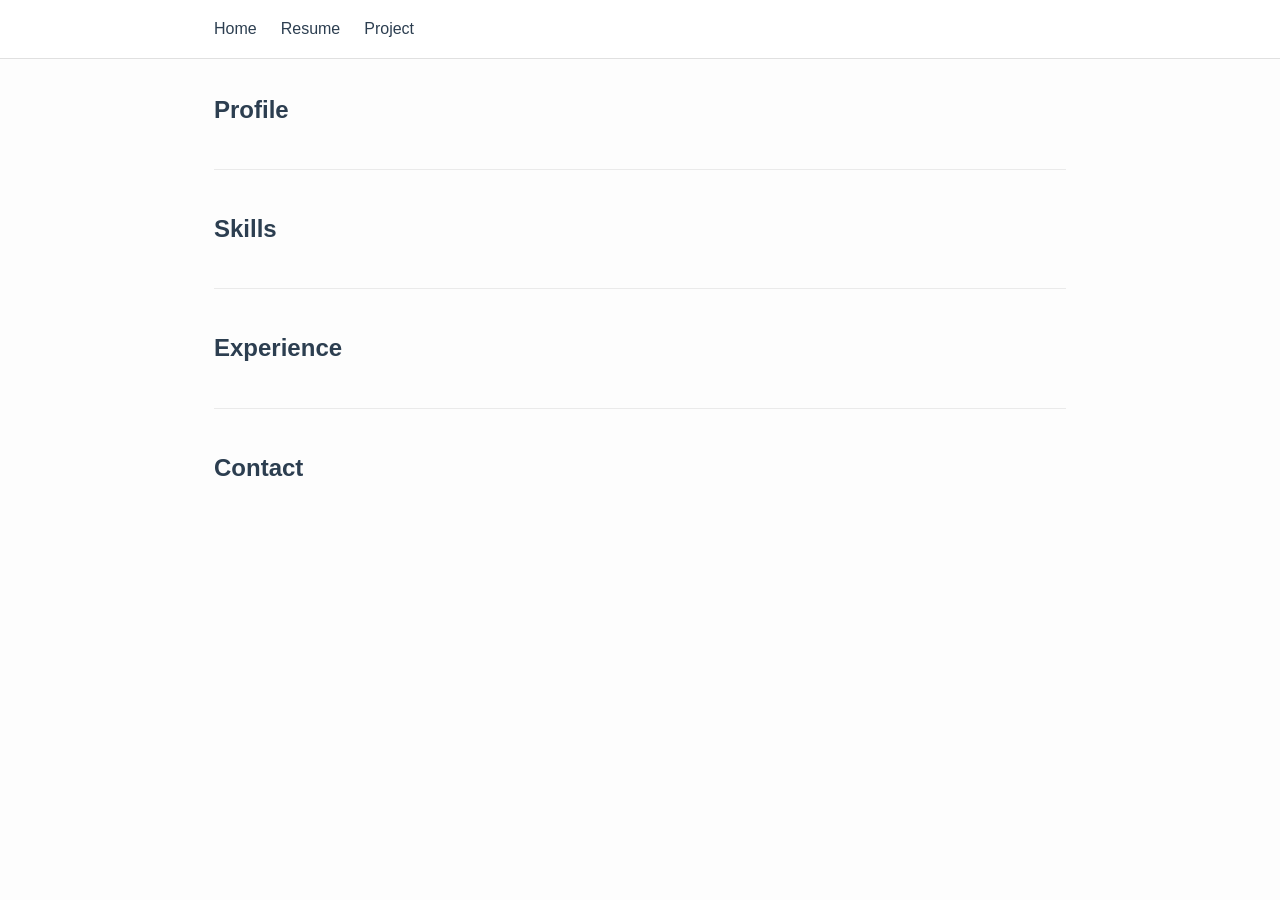
==== index.html @ bea79a83 "Create portfolio website skeleton" ====
<!DOCTYPE html>
<html lang="en">
<head>
  <meta charset="UTF-8">
  <meta name="viewport" content="width=device-width, initial-scale=1.0">
  <title>Portfolio - Home</title>
  <link rel="stylesheet" href="styles.css">
</head>
<body>
  <header>
    <nav>
      <ul>
        <li><a href="index.html">Home</a></li>
        <li><a href="resume.html">Resume</a></li>
        <li><a href="project.html">Project</a></li>
      </ul>
    </nav>
  </header>

  <main>
    <section id="profile">
      <h2>Profile</h2>
    </section>

    <section id="skills">
      <h2>Skills</h2>
    </section>

    <section id="experience">
      <h2>Experience</h2>
    </section>

    <section id="contact">
      <h2>Contact</h2>
    </section>
  </main>
</body>
</html>
---- styles.css ----
/* Base Styles */
* {
  box-sizing: border-box;
  margin: 0;
  padding: 0;
}

body {
  font-family: -apple-system, BlinkMacSystemFont, "Segoe UI", Roboto, Helvetica, Arial, sans-serif;
  line-height: 1.6;
  color: #333333;
  background-color: #fdfdfd;
}

/* Header & Navigation */
header {
  background-color: #ffffff;
  border-bottom: 1px solid #e0e0e0;
}

nav {
  max-width: 900px;
  margin: 0 auto;
  padding: 1rem 1.5rem;
}

nav ul {
  display: flex;
  list-style: none;
  gap: 1.5rem;
}

nav a {
  text-decoration: none;
  color: #2c3e50;
  font-weight: 500;
  transition: color 0.2s ease;
}

nav a:hover,
nav a:focus {
  color: #0066cc;
}

/* Main Content */
main {
  max-width: 900px;
  margin: 2rem auto;
  padding: 0 1.5rem;
}

h1 {
  font-size: 2rem;
  margin-bottom: 1.5rem;
  color: #2c3e50;
}

h2 {
  font-size: 1.5rem;
  margin-bottom: 1rem;
  color: #2c3e50;
}

/* Sections */
section {
  margin-bottom: 2.5rem;
  padding-bottom: 1.5rem;
  border-bottom: 1px solid #eaeaea;
}

section:last-of-type {
  border-bottom: none;
}
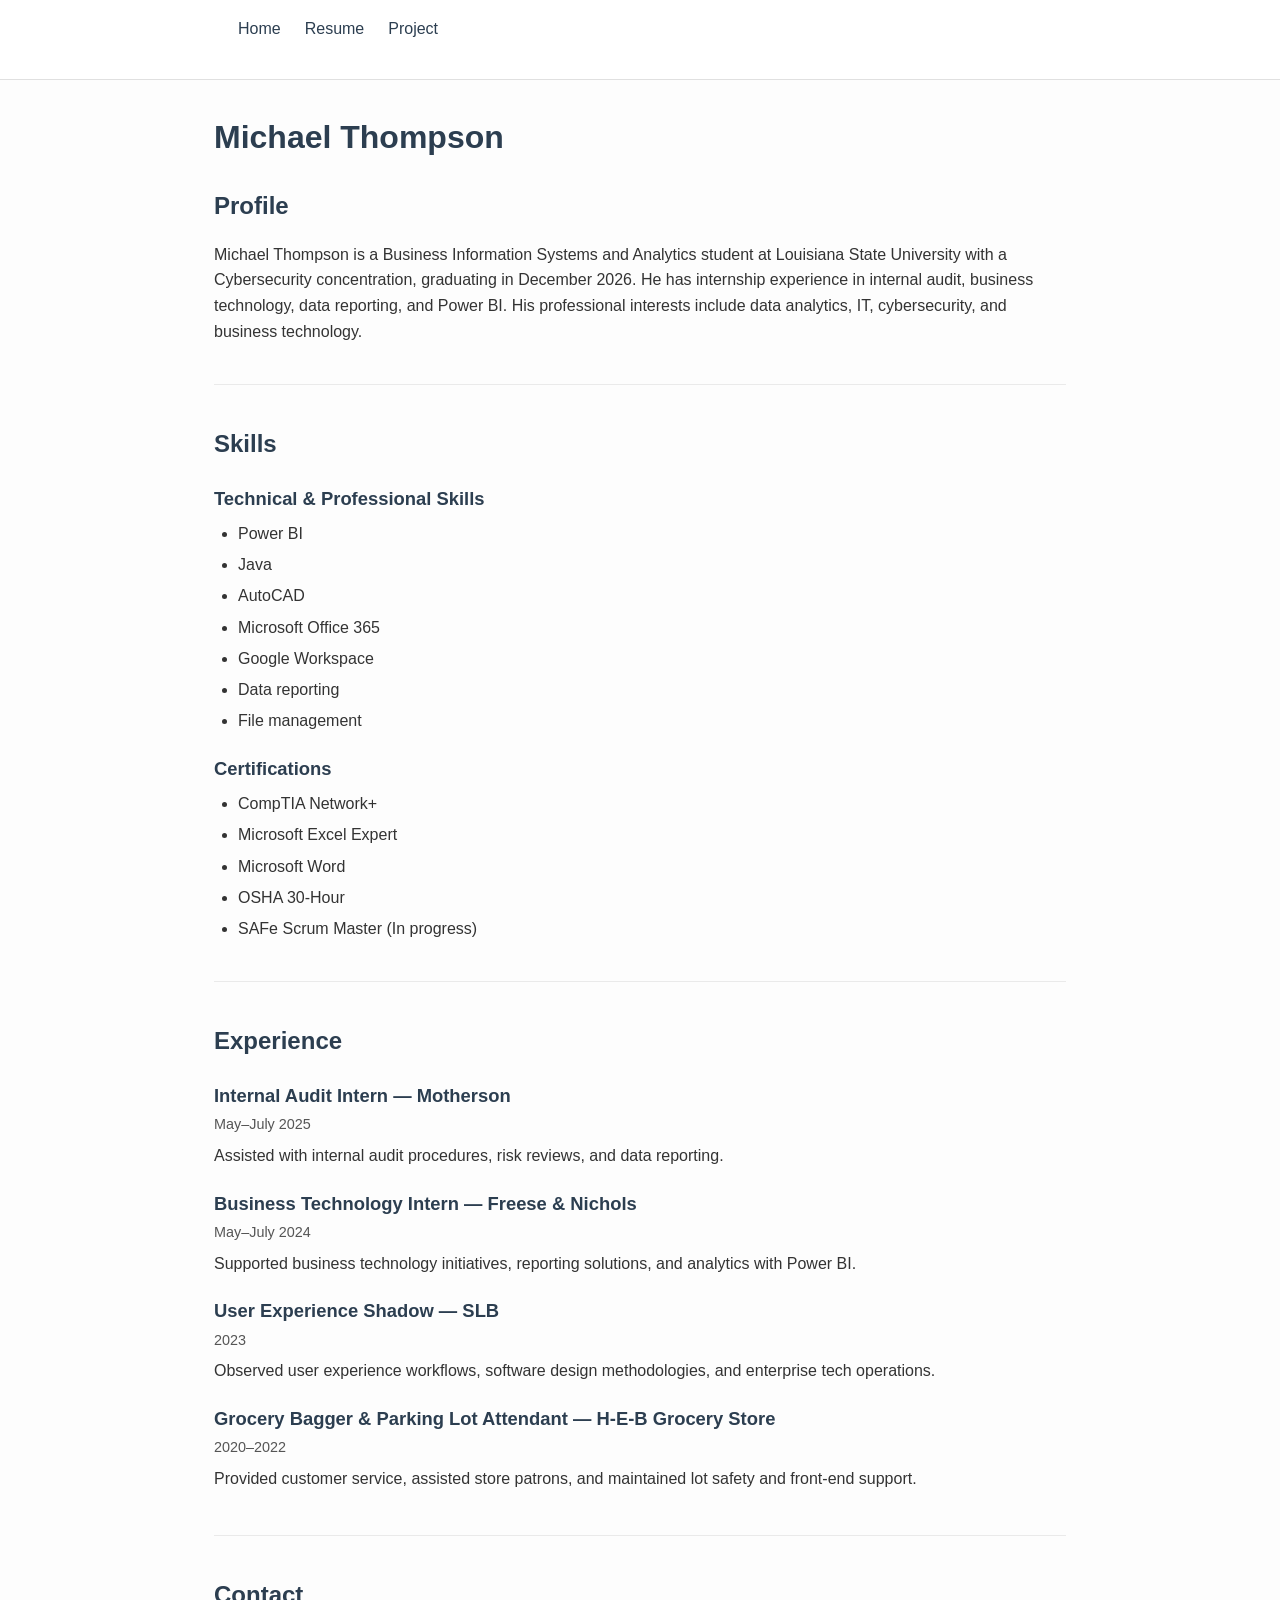
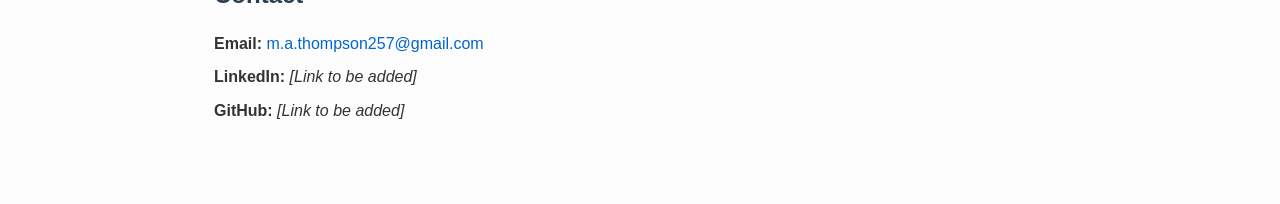
==== commit 2871180f: "Add professional content to home page" ====
--- a/index.html
+++ b/index.html
@@ -3,8 +3,50 @@
 <head>
   <meta charset="UTF-8">
   <meta name="viewport" content="width=device-width, initial-scale=1.0">
-  <title>Portfolio - Home</title>
+  <title>Michael Thompson - Home</title>
   <link rel="stylesheet" href="styles.css">
+  <style>
+    p {
+      margin-bottom: 1rem;
+    }
+    h3 {
+      font-size: 1.15rem;
+      margin: 1.25rem 0 0.5rem;
+      color: #2c3e50;
+    }
+    ul {
+      margin-left: 1.5rem;
+      margin-bottom: 1rem;
+    }
+    li {
+      margin-bottom: 0.35rem;
+    }
+    .experience-item {
+      margin-bottom: 1.25rem;
+    }
+    .experience-item h3 {
+      margin-bottom: 0.2rem;
+    }
+    .experience-item .date {
+      color: #555555;
+      font-size: 0.9rem;
+      margin-bottom: 0.4rem;
+    }
+    .contact-list {
+      list-style: none;
+      margin-left: 0;
+    }
+    .contact-list li {
+      margin-bottom: 0.5rem;
+    }
+    .contact-list a {
+      color: #0066cc;
+      text-decoration: none;
+    }
+    .contact-list a:hover {
+      text-decoration: underline;
+    }
+  </style>
 </head>
 <body>
   <header>
@@ -18,20 +60,71 @@
   </header>
 
   <main>
+    <h1>Michael Thompson</h1>
+
     <section id="profile">
       <h2>Profile</h2>
+      <p>Michael Thompson is a Business Information Systems and Analytics student at Louisiana State University with a Cybersecurity concentration, graduating in December 2026. He has internship experience in internal audit, business technology, data reporting, and Power BI. His professional interests include data analytics, IT, cybersecurity, and business technology.</p>
     </section>
 
     <section id="skills">
       <h2>Skills</h2>
+      <h3>Technical &amp; Professional Skills</h3>
+      <ul>
+        <li>Power BI</li>
+        <li>Java</li>
+        <li>AutoCAD</li>
+        <li>Microsoft Office 365</li>
+        <li>Google Workspace</li>
+        <li>Data reporting</li>
+        <li>File management</li>
+      </ul>
+
+      <h3>Certifications</h3>
+      <ul>
+        <li>CompTIA Network+</li>
+        <li>Microsoft Excel Expert</li>
+        <li>Microsoft Word</li>
+        <li>OSHA 30-Hour</li>
+        <li>SAFe Scrum Master (In progress)</li>
+      </ul>
     </section>
 
     <section id="experience">
       <h2>Experience</h2>
+
+      <div class="experience-item">
+        <h3>Internal Audit Intern — Motherson</h3>
+        <p class="date">May–July 2025</p>
+        <p>Assisted with internal audit procedures, risk reviews, and data reporting.</p>
+      </div>
+
+      <div class="experience-item">
+        <h3>Business Technology Intern — Freese &amp; Nichols</h3>
+        <p class="date">May–July 2024</p>
+        <p>Supported business technology initiatives, reporting solutions, and analytics with Power BI.</p>
+      </div>
+
+      <div class="experience-item">
+        <h3>User Experience Shadow — SLB</h3>
+        <p class="date">2023</p>
+        <p>Observed user experience workflows, software design methodologies, and enterprise tech operations.</p>
+      </div>
+
+      <div class="experience-item">
+        <h3>Grocery Bagger &amp; Parking Lot Attendant — H-E-B Grocery Store</h3>
+        <p class="date">2020–2022</p>
+        <p>Provided customer service, assisted store patrons, and maintained lot safety and front-end support.</p>
+      </div>
     </section>
 
     <section id="contact">
       <h2>Contact</h2>
+      <ul class="contact-list">
+        <li><strong>Email:</strong> <a href="mailto:m.a.thompson257@gmail.com">m.a.thompson257@gmail.com</a></li>
+        <li><strong>LinkedIn:</strong> <em>[Link to be added]</em></li>
+        <li><strong>GitHub:</strong> <em>[Link to be added]</em></li>
+      </ul>
     </section>
   </main>
 </body>
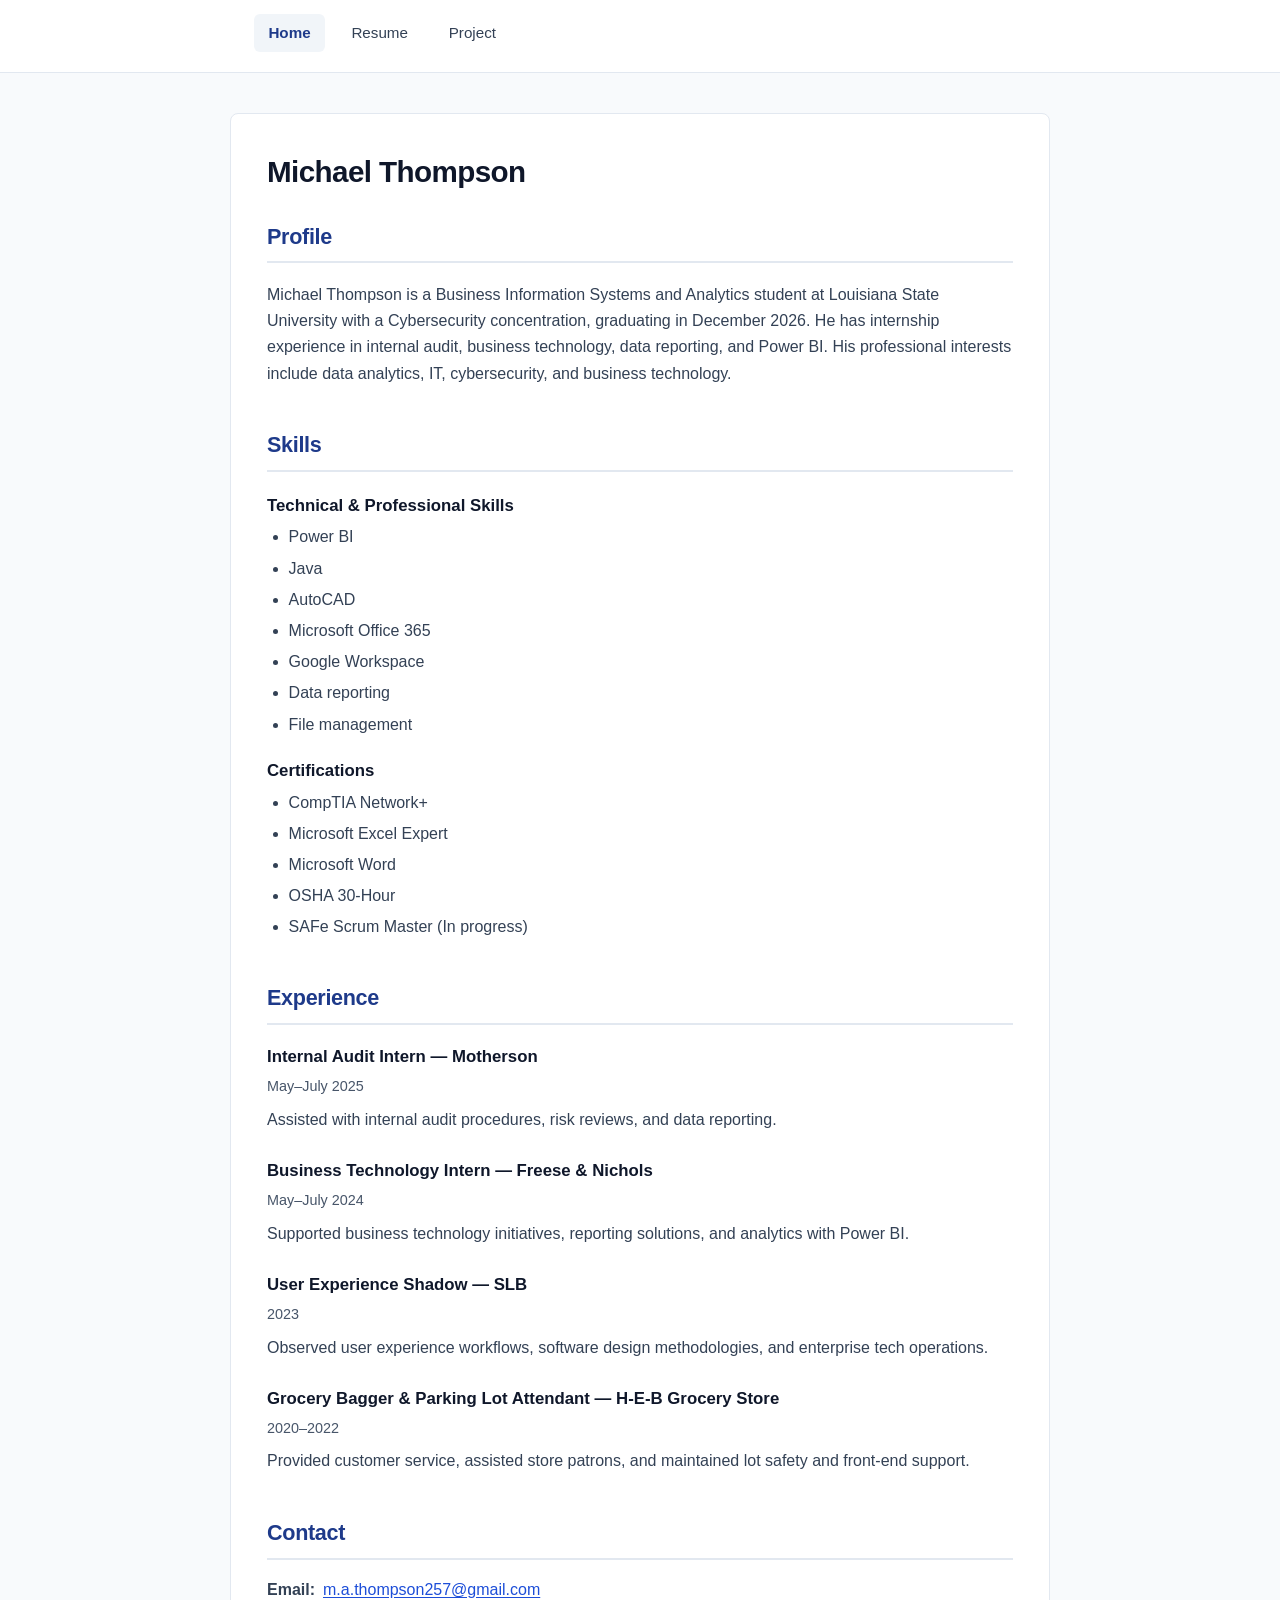
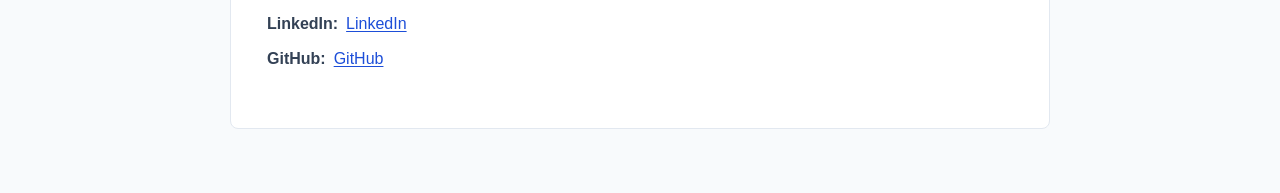
==== commit 5a59d4b0: "Refine site design and visual consistency" ====
--- a/index.html
+++ b/index.html
@@ -5,54 +5,12 @@
   <meta name="viewport" content="width=device-width, initial-scale=1.0">
   <title>Michael Thompson - Home</title>
   <link rel="stylesheet" href="styles.css">
-  <style>
-    p {
-      margin-bottom: 1rem;
-    }
-    h3 {
-      font-size: 1.15rem;
-      margin: 1.25rem 0 0.5rem;
-      color: #2c3e50;
-    }
-    ul {
-      margin-left: 1.5rem;
-      margin-bottom: 1rem;
-    }
-    li {
-      margin-bottom: 0.35rem;
-    }
-    .experience-item {
-      margin-bottom: 1.25rem;
-    }
-    .experience-item h3 {
-      margin-bottom: 0.2rem;
-    }
-    .experience-item .date {
-      color: #555555;
-      font-size: 0.9rem;
-      margin-bottom: 0.4rem;
-    }
-    .contact-list {
-      list-style: none;
-      margin-left: 0;
-    }
-    .contact-list li {
-      margin-bottom: 0.5rem;
-    }
-    .contact-list a {
-      color: #0066cc;
-      text-decoration: none;
-    }
-    .contact-list a:hover {
-      text-decoration: underline;
-    }
-  </style>
 </head>
 <body>
   <header>
     <nav>
       <ul>
-        <li><a href="index.html">Home</a></li>
+        <li><a href="index.html" class="active" aria-current="page">Home</a></li>
         <li><a href="resume.html">Resume</a></li>
         <li><a href="project.html">Project</a></li>
       </ul>
@@ -122,8 +80,8 @@
       <h2>Contact</h2>
       <ul class="contact-list">
         <li><strong>Email:</strong> <a href="mailto:m.a.thompson257@gmail.com">m.a.thompson257@gmail.com</a></li>
-        <li><strong>LinkedIn:</strong> <em>[Link to be added]</em></li>
-        <li><strong>GitHub:</strong> <em>[Link to be added]</em></li>
+        <li><strong>LinkedIn:</strong> <a href="https://www.linkedin.com/in/michael-thompson-89a026421/" target="_blank" rel="noopener noreferrer">LinkedIn</a></li>
+        <li><strong>GitHub:</strong> <a href="https://github.com/Mike-T04" target="_blank" rel="noopener noreferrer">GitHub</a></li>
       </ul>
     </section>
   </main>
--- a/styles.css
+++ b/styles.css
@@ -1,4 +1,35 @@
-/* Base Styles */
+/* ==========================================================================
+   Design System & Variables
+   ========================================================================== */
+:root {
+  /* Colors */
+  --color-primary: #1e3a8a;          /* Deep navy */
+  --color-primary-hover: #172554;
+  --color-accent: #1d4ed8;           /* Accessible blue (WCAG AA compliant) */
+  --color-accent-hover: #1e40af;
+  
+  --color-text-main: #0f172a;        /* High-contrast dark slate for headings */
+  --color-text-body: #334155;        /* Balanced contrast for body text (WCAG AAA) */
+  --color-text-muted: #475569;       /* Muted info & metadata (WCAG AA compliant) */
+  
+  --color-bg-page: #f8fafc;          /* Soft light slate background */
+  --color-bg-surface: #ffffff;       /* Pure white container surface */
+  --color-bg-subtle: #f1f5f9;        /* Subtle pill / tag background */
+  
+  --color-border: #e2e8f0;           /* Clean separation line */
+  --color-border-dark: #cbd5e1;
+  
+  /* Typography */
+  --font-family: -apple-system, BlinkMacSystemFont, "Segoe UI", Roboto, "Helvetica Neue", Arial, sans-serif;
+  --line-height-body: 1.65;
+  
+  /* Layout & Spacing */
+  --max-width: 820px;
+}
+
+/* ==========================================================================
+   Base & Reset
+   ========================================================================== */
 * {
   box-sizing: border-box;
   margin: 0;
@@ -6,68 +37,207 @@
 }
 
 body {
-  font-family: -apple-system, BlinkMacSystemFont, "Segoe UI", Roboto, Helvetica, Arial, sans-serif;
-  line-height: 1.6;
-  color: #333333;
-  background-color: #fdfdfd;
-}
-
-/* Header & Navigation */
+  font-family: var(--font-family);
+  line-height: var(--line-height-body);
+  color: var(--color-text-body);
+  background-color: var(--color-bg-page);
+  -webkit-font-smoothing: antialiased;
+  -moz-osx-font-smoothing: grayscale;
+}
+
+/* ==========================================================================
+   Header & Navigation
+   ========================================================================== */
 header {
-  background-color: #ffffff;
-  border-bottom: 1px solid #e0e0e0;
+  background-color: var(--color-bg-surface);
+  border-bottom: 1px solid var(--color-border);
+  position: sticky;
+  top: 0;
+  z-index: 10;
 }
 
 nav {
-  max-width: 900px;
+  max-width: var(--max-width);
   margin: 0 auto;
-  padding: 1rem 1.5rem;
+  padding: 0.85rem 1.5rem;
 }
 
 nav ul {
   display: flex;
   list-style: none;
-  gap: 1.5rem;
+  gap: 0.75rem;
+  padding: 0;
+  margin: 0;
 }
 
 nav a {
+  display: inline-block;
   text-decoration: none;
-  color: #2c3e50;
+  color: var(--color-text-body);
   font-weight: 500;
-  transition: color 0.2s ease;
+  font-size: 0.95rem;
+  padding: 0.45rem 0.9rem;
+  border-radius: 6px;
+  transition: color 0.15s ease, background-color 0.15s ease;
 }
 
 nav a:hover,
 nav a:focus {
-  color: #0066cc;
-}
-
-/* Main Content */
+  color: var(--color-primary);
+  background-color: var(--color-bg-subtle);
+}
+
+nav a.active {
+  color: var(--color-primary);
+  background-color: var(--color-bg-subtle);
+  font-weight: 600;
+}
+
+/* ==========================================================================
+   Main Container & Typography
+   ========================================================================== */
 main {
-  max-width: 900px;
-  margin: 2rem auto;
-  padding: 0 1.5rem;
+  max-width: var(--max-width);
+  margin: 2.5rem auto 4rem;
+  padding: 2.5rem 2.25rem;
+  background-color: var(--color-bg-surface);
+  border: 1px solid var(--color-border);
+  border-radius: 8px;
 }
 
 h1 {
-  font-size: 2rem;
-  margin-bottom: 1.5rem;
-  color: #2c3e50;
+  font-size: 1.85rem;
+  font-weight: 700;
+  letter-spacing: -0.02em;
+  line-height: 1.25;
+  color: var(--color-text-main);
+  margin-bottom: 1.75rem;
 }
 
 h2 {
-  font-size: 1.5rem;
-  margin-bottom: 1rem;
-  color: #2c3e50;
-}
-
-/* Sections */
+  font-size: 1.35rem;
+  font-weight: 600;
+  letter-spacing: -0.015em;
+  color: var(--color-primary);
+  padding-bottom: 0.45rem;
+  border-bottom: 2px solid var(--color-border);
+  margin-top: 0;
+  margin-bottom: 1.15rem;
+}
+
+h3 {
+  font-size: 1.05rem;
+  font-weight: 600;
+  color: var(--color-text-main);
+  margin-top: 1.25rem;
+  margin-bottom: 0.35rem;
+}
+
+p {
+  margin-bottom: 0.9rem;
+}
+
+/* ==========================================================================
+   Sections & Spacing
+   ========================================================================== */
 section {
   margin-bottom: 2.5rem;
-  padding-bottom: 1.5rem;
-  border-bottom: 1px solid #eaeaea;
 }
 
 section:last-of-type {
-  border-bottom: none;
-}
+  margin-bottom: 0;
+}
+
+/* ==========================================================================
+   Lists
+   ========================================================================== */
+ul {
+  margin-left: 1.35rem;
+  margin-bottom: 1rem;
+}
+
+li {
+  margin-bottom: 0.4rem;
+  line-height: 1.55;
+}
+
+/* ==========================================================================
+   Shared Component & Meta Styling
+   ========================================================================== */
+.experience-item,
+.resume-item {
+  margin-bottom: 1.5rem;
+}
+
+.experience-item:last-child,
+.resume-item:last-child {
+  margin-bottom: 0.5rem;
+}
+
+.experience-item h3,
+.resume-item h3 {
+  margin-top: 0;
+  margin-bottom: 0.25rem;
+}
+
+.date,
+.meta-line,
+.project-meta {
+  color: var(--color-text-muted);
+  font-size: 0.9rem;
+  font-weight: 500;
+  margin-bottom: 0.5rem;
+}
+
+.project-meta {
+  margin-top: -1rem;
+  margin-bottom: 2rem;
+  padding-bottom: 0.75rem;
+  border-bottom: 1px solid var(--color-border);
+}
+
+/* ==========================================================================
+   Contact List & Links
+   ========================================================================== */
+.contact-list {
+  list-style: none;
+  margin-left: 0;
+  padding-left: 0;
+}
+
+.contact-list li {
+  margin-bottom: 0.6rem;
+  display: flex;
+  align-items: baseline;
+  gap: 0.5rem;
+}
+
+a {
+  color: var(--color-accent);
+  text-decoration: underline;
+  text-underline-offset: 2px;
+  transition: color 0.15s ease;
+}
+
+a:hover,
+a:focus {
+  color: var(--color-accent-hover);
+}
+
+/* ==========================================================================
+   Responsive Adjustments
+   ========================================================================== */
+@media (max-width: 640px) {
+  main {
+    margin: 1rem;
+    padding: 1.5rem 1.25rem;
+  }
+
+  h1 {
+    font-size: 1.5rem;
+  }
+
+  h2 {
+    font-size: 1.2rem;
+  }
+}
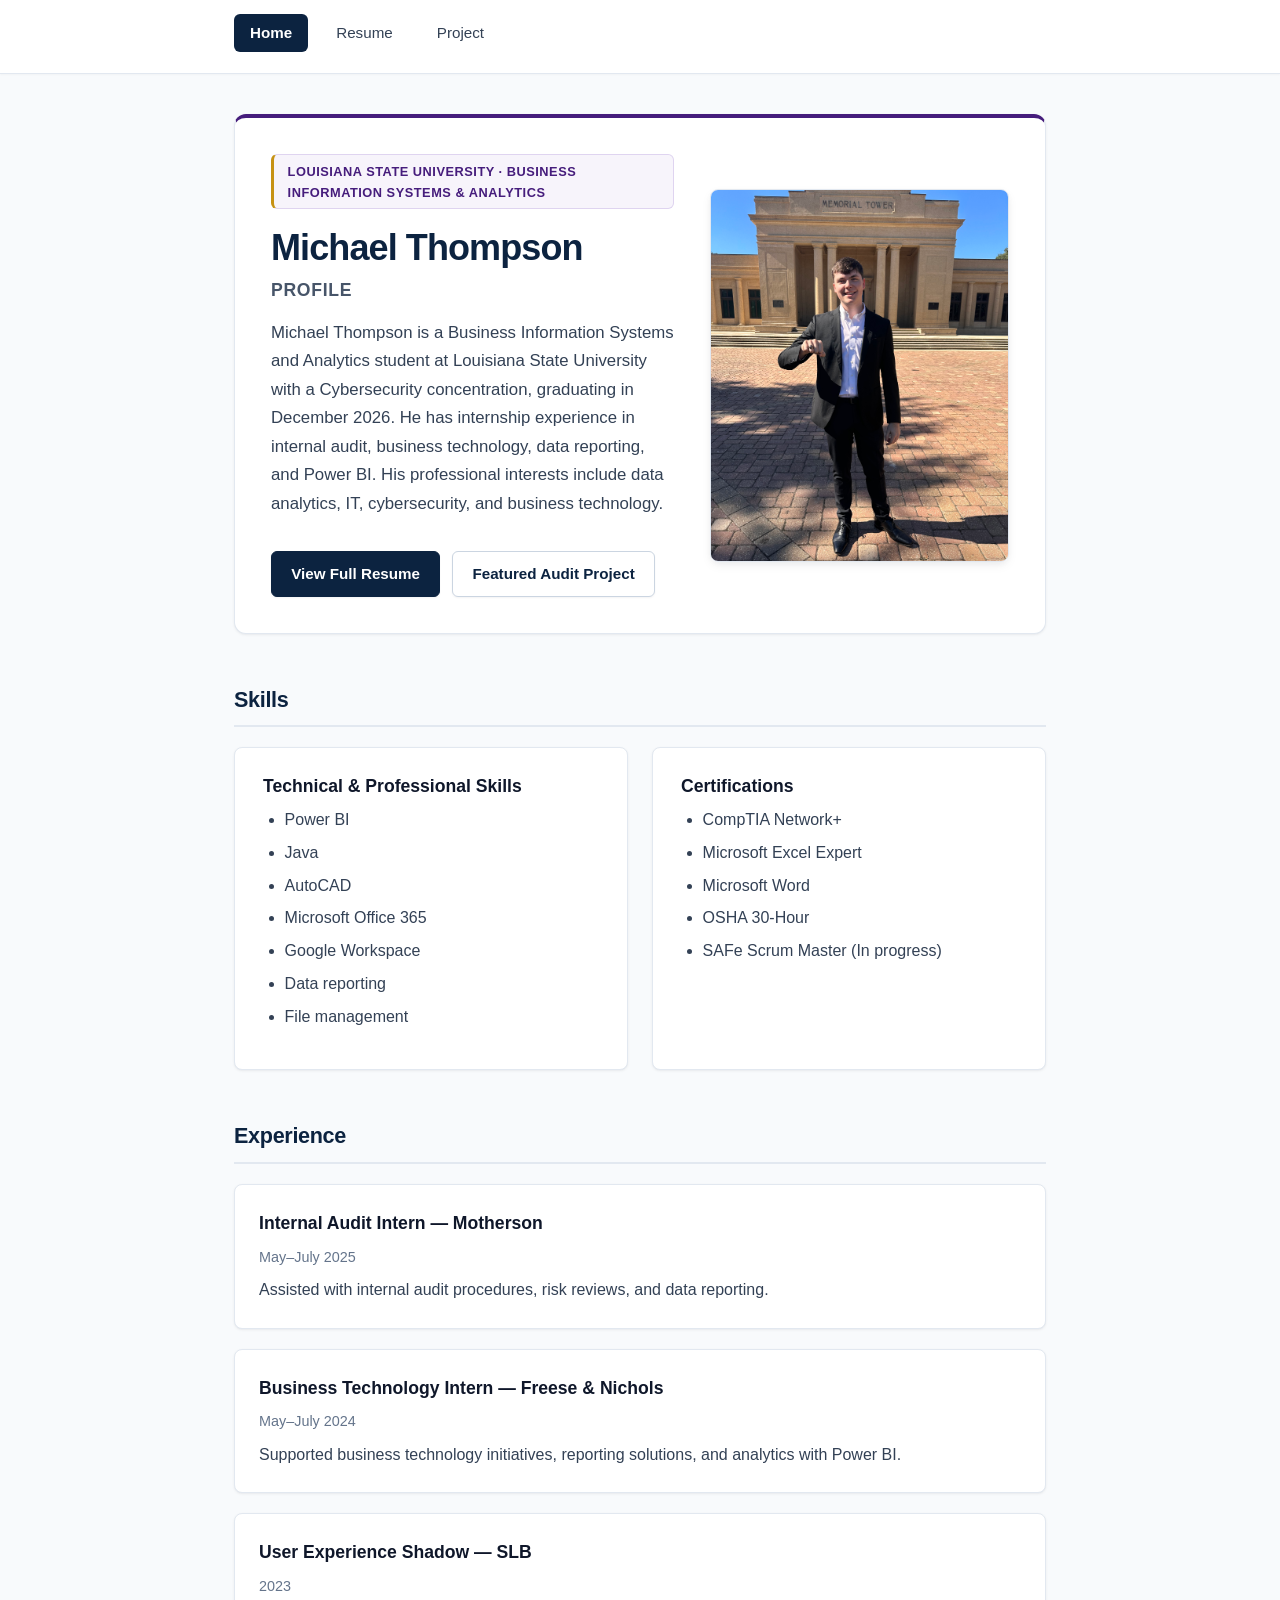
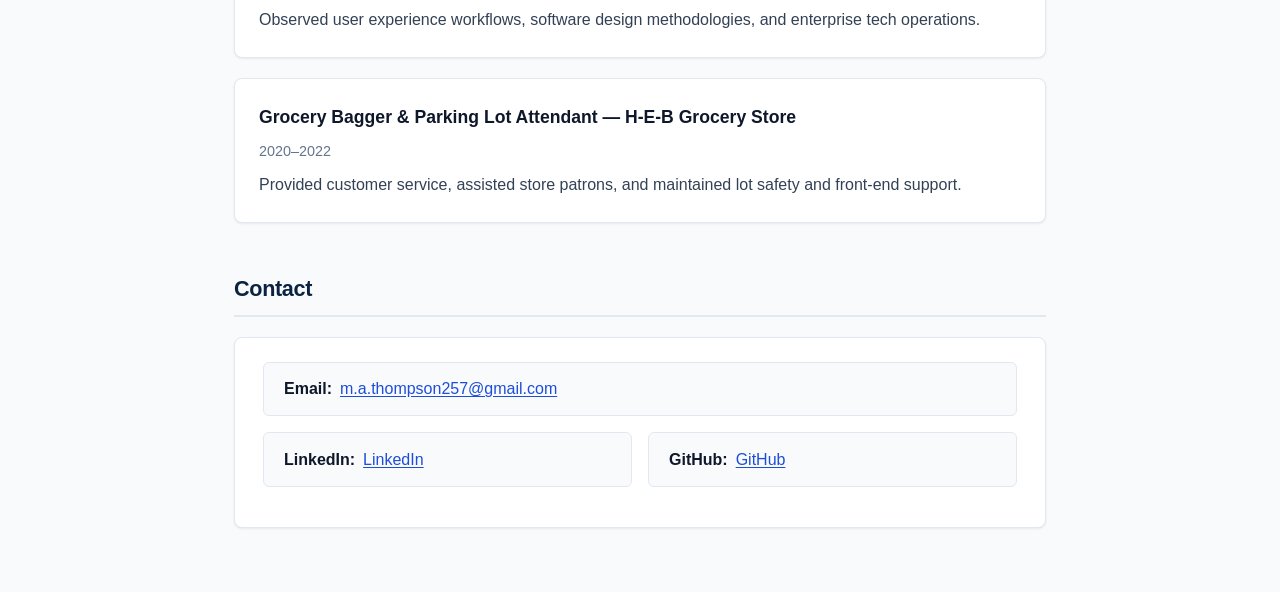
==== commit 97ce0c78: "Add LSU-themed visual enhancements" ====
--- a/index.html
+++ b/index.html
@@ -18,71 +18,91 @@
   </header>
 
   <main>
-    <h1>Michael Thompson</h1>
-
-    <section id="profile">
-      <h2>Profile</h2>
-      <p>Michael Thompson is a Business Information Systems and Analytics student at Louisiana State University with a Cybersecurity concentration, graduating in December 2026. He has internship experience in internal audit, business technology, data reporting, and Power BI. His professional interests include data analytics, IT, cybersecurity, and business technology.</p>
+    <section class="hero-card" id="profile">
+      <div class="hero-layout">
+        <div class="hero-content">
+          <div class="hero-badge">Louisiana State University · Business Information Systems &amp; Analytics</div>
+          <h1>Michael Thompson</h1>
+          <h2>Profile</h2>
+          <p class="hero-text">Michael Thompson is a Business Information Systems and Analytics student at Louisiana State University with a Cybersecurity concentration, graduating in December 2026. He has internship experience in internal audit, business technology, data reporting, and Power BI. His professional interests include data analytics, IT, cybersecurity, and business technology.</p>
+          <div class="hero-actions">
+            <a href="resume.html" class="btn btn-primary">View Full Resume</a>
+            <a href="project.html" class="btn btn-secondary">Featured Audit Project</a>
+          </div>
+        </div>
+        <div class="hero-media">
+          <img src="assets/images/lsu-memorial-tower.jpg" alt="Michael Thompson standing in front of LSU Memorial Tower" class="hero-photo">
+        </div>
+      </div>
     </section>
 
     <section id="skills">
       <h2>Skills</h2>
-      <h3>Technical &amp; Professional Skills</h3>
-      <ul>
-        <li>Power BI</li>
-        <li>Java</li>
-        <li>AutoCAD</li>
-        <li>Microsoft Office 365</li>
-        <li>Google Workspace</li>
-        <li>Data reporting</li>
-        <li>File management</li>
-      </ul>
+      <div class="card-grid">
+        <div class="card">
+          <h3>Technical &amp; Professional Skills</h3>
+          <ul>
+            <li>Power BI</li>
+            <li>Java</li>
+            <li>AutoCAD</li>
+            <li>Microsoft Office 365</li>
+            <li>Google Workspace</li>
+            <li>Data reporting</li>
+            <li>File management</li>
+          </ul>
+        </div>
 
-      <h3>Certifications</h3>
-      <ul>
-        <li>CompTIA Network+</li>
-        <li>Microsoft Excel Expert</li>
-        <li>Microsoft Word</li>
-        <li>OSHA 30-Hour</li>
-        <li>SAFe Scrum Master (In progress)</li>
-      </ul>
+        <div class="card">
+          <h3>Certifications</h3>
+          <ul>
+            <li>CompTIA Network+</li>
+            <li>Microsoft Excel Expert</li>
+            <li>Microsoft Word</li>
+            <li>OSHA 30-Hour</li>
+            <li>SAFe Scrum Master (In progress)</li>
+          </ul>
+        </div>
+      </div>
     </section>
 
     <section id="experience">
       <h2>Experience</h2>
+      <div class="experience-card-list">
+        <div class="experience-item">
+          <h3>Internal Audit Intern — Motherson</h3>
+          <p class="date">May–July 2025</p>
+          <p>Assisted with internal audit procedures, risk reviews, and data reporting.</p>
+        </div>
 
-      <div class="experience-item">
-        <h3>Internal Audit Intern — Motherson</h3>
-        <p class="date">May–July 2025</p>
-        <p>Assisted with internal audit procedures, risk reviews, and data reporting.</p>
-      </div>
+        <div class="experience-item">
+          <h3>Business Technology Intern — Freese &amp; Nichols</h3>
+          <p class="date">May–July 2024</p>
+          <p>Supported business technology initiatives, reporting solutions, and analytics with Power BI.</p>
+        </div>
 
-      <div class="experience-item">
-        <h3>Business Technology Intern — Freese &amp; Nichols</h3>
-        <p class="date">May–July 2024</p>
-        <p>Supported business technology initiatives, reporting solutions, and analytics with Power BI.</p>
-      </div>
+        <div class="experience-item">
+          <h3>User Experience Shadow — SLB</h3>
+          <p class="date">2023</p>
+          <p>Observed user experience workflows, software design methodologies, and enterprise tech operations.</p>
+        </div>
 
-      <div class="experience-item">
-        <h3>User Experience Shadow — SLB</h3>
-        <p class="date">2023</p>
-        <p>Observed user experience workflows, software design methodologies, and enterprise tech operations.</p>
-      </div>
-
-      <div class="experience-item">
-        <h3>Grocery Bagger &amp; Parking Lot Attendant — H-E-B Grocery Store</h3>
-        <p class="date">2020–2022</p>
-        <p>Provided customer service, assisted store patrons, and maintained lot safety and front-end support.</p>
+        <div class="experience-item">
+          <h3>Grocery Bagger &amp; Parking Lot Attendant — H-E-B Grocery Store</h3>
+          <p class="date">2020–2022</p>
+          <p>Provided customer service, assisted store patrons, and maintained lot safety and front-end support.</p>
+        </div>
       </div>
     </section>
 
     <section id="contact">
       <h2>Contact</h2>
-      <ul class="contact-list">
-        <li><strong>Email:</strong> <a href="mailto:m.a.thompson257@gmail.com">m.a.thompson257@gmail.com</a></li>
-        <li><strong>LinkedIn:</strong> <a href="https://www.linkedin.com/in/michael-thompson-89a026421/" target="_blank" rel="noopener noreferrer">LinkedIn</a></li>
-        <li><strong>GitHub:</strong> <a href="https://github.com/Mike-T04" target="_blank" rel="noopener noreferrer">GitHub</a></li>
-      </ul>
+      <div class="contact-card">
+        <ul class="contact-list">
+          <li><strong>Email:</strong> <a href="mailto:m.a.thompson257@gmail.com">m.a.thompson257@gmail.com</a></li>
+          <li><strong>LinkedIn:</strong> <a href="https://www.linkedin.com/in/michael-thompson-89a026421/" target="_blank" rel="noopener noreferrer">LinkedIn</a></li>
+          <li><strong>GitHub:</strong> <a href="https://github.com/Mike-T04" target="_blank" rel="noopener noreferrer">GitHub</a></li>
+        </ul>
+      </div>
     </section>
   </main>
 </body>
--- a/styles.css
+++ b/styles.css
@@ -1,30 +1,56 @@
 /* ==========================================================================
-   Design System & Variables
+   Design System & Variables — Modern Business-Tech Theme
    ========================================================================== */
 :root {
-  /* Colors */
-  --color-primary: #1e3a8a;          /* Deep navy */
-  --color-primary-hover: #172554;
-  --color-accent: #1d4ed8;           /* Accessible blue (WCAG AA compliant) */
-  --color-accent-hover: #1e40af;
-  
+  /* Brand Palette: Deep Navy Base */
+  --color-primary: #0c2340;          /* Deep executive navy */
+  --color-primary-light: #16365c;
+  --color-primary-hover: #081729;
+  
+  /* Modern Business-Tech Blue Accents */
+  --color-accent: #2563eb;           /* Modern business-tech blue */
+  --color-accent-dark: #1d4ed8;      /* High-contrast link & badge blue (WCAG AA) */
+  --color-accent-subtle: #eff6ff;     /* Soft blue tint */
+  --color-accent-border: #bfdbfe;
+
+  /* LSU-Inspired Restrained Accents */
+  --color-lsu-purple: #461d7c;        /* Dignified LSU royal purple (WCAG AAA compliant on white: 10.2:1) */
+  --color-lsu-purple-light: #5c28a3;
+  --color-lsu-purple-subtle: #f7f4fb; /* Soft purple tint for badges & accents */
+  --color-lsu-purple-border: #dfd4f0;
+  --color-lsu-gold: #c69214;          /* Accessible antique gold (WCAG AA compliant: 4.5:1) */
+  --color-lsu-gold-subtle: #fffdf5;   /* Subtle warm gold tint */
+  --color-lsu-gold-border: #f3dfa2;
+  
+  /* Neutrals & Text (WCAG AA/AAA compliant) */
   --color-text-main: #0f172a;        /* High-contrast dark slate for headings */
-  --color-text-body: #334155;        /* Balanced contrast for body text (WCAG AAA) */
-  --color-text-muted: #475569;       /* Muted info & metadata (WCAG AA compliant) */
-  
-  --color-bg-page: #f8fafc;          /* Soft light slate background */
-  --color-bg-surface: #ffffff;       /* Pure white container surface */
-  --color-bg-subtle: #f1f5f9;        /* Subtle pill / tag background */
-  
-  --color-border: #e2e8f0;           /* Clean separation line */
+  --color-text-body: #334155;        /* Balanced slate for body copy (WCAG AAA) */
+  --color-text-secondary: #475569;   /* Secondary slate text */
+  --color-text-muted: #64748b;       /* Subtle text for dates & locations (WCAG AA) */
+  
+  /* Backgrounds & Surfaces */
+  --color-bg-page: #f8fafc;          /* Off-white canvas */
+  --color-bg-surface: #ffffff;       /* Pure white card surface */
+  --color-bg-subtle: #f1f5f9;        /* Soft neutral fill */
+  
+  /* Borders & Dividers */
+  --color-border: #e2e8f0;           /* Subtle neutral border */
   --color-border-dark: #cbd5e1;
+  
+  /* Shadows */
+  --shadow-sm: 0 1px 2px 0 rgba(15, 23, 42, 0.05);
+  --shadow-card: 0 1px 3px 0 rgba(15, 23, 42, 0.06), 0 1px 2px -1px rgba(15, 23, 42, 0.06);
+  --shadow-card-hover: 0 4px 6px -1px rgba(15, 23, 42, 0.08), 0 2px 4px -2px rgba(15, 23, 42, 0.06);
   
   /* Typography */
   --font-family: -apple-system, BlinkMacSystemFont, "Segoe UI", Roboto, "Helvetica Neue", Arial, sans-serif;
   --line-height-body: 1.65;
   
   /* Layout & Spacing */
-  --max-width: 820px;
+  --max-width: 860px;
+  --radius-sm: 6px;
+  --radius-md: 8px;
+  --radius-lg: 12px;
 }
 
 /* ==========================================================================
@@ -43,6 +69,7 @@
   background-color: var(--color-bg-page);
   -webkit-font-smoothing: antialiased;
   -moz-osx-font-smoothing: grayscale;
+  overflow-wrap: break-word;
 }
 
 /* ==========================================================================
@@ -53,7 +80,8 @@
   border-bottom: 1px solid var(--color-border);
   position: sticky;
   top: 0;
-  z-index: 10;
+  z-index: 50;
+  box-shadow: 0 1px 2px 0 rgba(15, 23, 42, 0.03);
 }
 
 nav {
@@ -64,8 +92,9 @@
 
 nav ul {
   display: flex;
+  flex-wrap: wrap;
   list-style: none;
-  gap: 0.75rem;
+  gap: 0.5rem 0.75rem;
   padding: 0;
   margin: 0;
 }
@@ -76,8 +105,8 @@
   color: var(--color-text-body);
   font-weight: 500;
   font-size: 0.95rem;
-  padding: 0.45rem 0.9rem;
-  border-radius: 6px;
+  padding: 0.45rem 1rem;
+  border-radius: var(--radius-sm);
   transition: color 0.15s ease, background-color 0.15s ease;
 }
 
@@ -88,8 +117,8 @@
 }
 
 nav a.active {
-  color: var(--color-primary);
-  background-color: var(--color-bg-subtle);
+  color: #ffffff;
+  background-color: var(--color-primary);
   font-weight: 600;
 }
 
@@ -99,138 +128,423 @@
 main {
   max-width: var(--max-width);
   margin: 2.5rem auto 4rem;
-  padding: 2.5rem 2.25rem;
-  background-color: var(--color-bg-surface);
-  border: 1px solid var(--color-border);
-  border-radius: 8px;
+  padding: 0 1.5rem;
 }
 
 h1 {
-  font-size: 1.85rem;
+  font-size: 2rem;
   font-weight: 700;
-  letter-spacing: -0.02em;
+  letter-spacing: -0.025em;
   line-height: 1.25;
   color: var(--color-text-main);
-  margin-bottom: 1.75rem;
+  margin-bottom: 1.25rem;
 }
 
 h2 {
   font-size: 1.35rem;
-  font-weight: 600;
+  font-weight: 700;
   letter-spacing: -0.015em;
   color: var(--color-primary);
-  padding-bottom: 0.45rem;
+  padding-bottom: 0.5rem;
   border-bottom: 2px solid var(--color-border);
   margin-top: 0;
-  margin-bottom: 1.15rem;
+  margin-bottom: 1.25rem;
 }
 
 h3 {
-  font-size: 1.05rem;
+  font-size: 1.1rem;
   font-weight: 600;
   color: var(--color-text-main);
-  margin-top: 1.25rem;
+  margin-top: 0;
   margin-bottom: 0.35rem;
 }
 
 p {
-  margin-bottom: 0.9rem;
-}
-
-/* ==========================================================================
-   Sections & Spacing
-   ========================================================================== */
+  margin-bottom: 1rem;
+  color: var(--color-text-body);
+}
+
+p:last-child {
+  margin-bottom: 0;
+}
+
+/* Sections */
 section {
-  margin-bottom: 2.5rem;
+  margin-bottom: 3rem;
 }
 
 section:last-of-type {
   margin-bottom: 0;
 }
 
-/* ==========================================================================
-   Lists
-   ========================================================================== */
+/* Lists */
 ul {
   margin-left: 1.35rem;
   margin-bottom: 1rem;
 }
 
 li {
-  margin-bottom: 0.4rem;
-  line-height: 1.55;
-}
-
-/* ==========================================================================
-   Shared Component & Meta Styling
-   ========================================================================== */
-.experience-item,
-.resume-item {
-  margin-bottom: 1.5rem;
-}
-
-.experience-item:last-child,
-.resume-item:last-child {
-  margin-bottom: 0.5rem;
-}
-
-.experience-item h3,
-.resume-item h3 {
-  margin-top: 0;
-  margin-bottom: 0.25rem;
+  margin-bottom: 0.45rem;
+  line-height: 1.6;
+}
+
+li:last-child {
+  margin-bottom: 0;
+}
+
+/* Links */
+a {
+  color: var(--color-accent-dark);
+  text-decoration: underline;
+  text-underline-offset: 2px;
+  transition: color 0.15s ease;
+  overflow-wrap: break-word;
+  word-break: break-word;
+}
+
+a:hover,
+a:focus {
+  color: var(--color-primary);
+}
+
+/* Action Buttons */
+.btn {
+  display: inline-flex;
+  align-items: center;
+  justify-content: center;
+  padding: 0.6rem 1.2rem;
+  font-size: 0.95rem;
+  font-weight: 600;
+  text-decoration: none;
+  border-radius: var(--radius-sm);
+  transition: background-color 0.15s ease, transform 0.15s ease, box-shadow 0.15s ease, border-color 0.15s ease;
+}
+
+.btn-primary {
+  background-color: var(--color-primary);
+  color: #ffffff;
+  border: 1px solid var(--color-primary);
+  box-shadow: var(--shadow-sm);
+}
+
+.btn-primary:hover,
+.btn-primary:focus {
+  background-color: var(--color-primary-light);
+  color: #ffffff;
+  transform: translateY(-1px);
+  box-shadow: 0 0 0 2px var(--color-lsu-purple-border);
+}
+
+.btn-secondary {
+  background-color: var(--color-bg-surface);
+  color: var(--color-primary);
+  border: 1px solid var(--color-border-dark);
+  box-shadow: var(--shadow-sm);
+}
+
+.btn-secondary:hover,
+.btn-secondary:focus {
+  background-color: var(--color-bg-subtle);
+  border-color: var(--color-lsu-gold);
+  color: var(--color-primary);
+  transform: translateY(-1px);
+}
+
+/* ==========================================================================
+   Hero Section (Home Page)
+   ========================================================================== */
+.hero-card {
+  background-color: var(--color-bg-surface);
+  border: 1px solid var(--color-border);
+  border-top: 4px solid var(--color-lsu-purple);
+  border-radius: var(--radius-lg);
+  padding: 2.25rem;
+  margin-bottom: 3rem;
+  box-shadow: var(--shadow-card);
+}
+
+.hero-layout {
+  display: grid;
+  grid-template-columns: 1.35fr 1fr;
+  gap: 2.25rem;
+  align-items: center;
+}
+
+.hero-content {
+  display: flex;
+  flex-direction: column;
+}
+
+.hero-media {
+  display: flex;
+  justify-content: center;
+  align-items: center;
+}
+
+.hero-photo {
+  width: 100%;
+  height: 100%;
+  max-height: 400px;
+  aspect-ratio: 4 / 5;
+  object-fit: cover;
+  object-position: center top;
+  border-radius: var(--radius-md);
+  border: 1px solid var(--color-border);
+  box-shadow: 0 4px 12px -2px rgba(15, 23, 42, 0.08), 0 2px 6px -1px rgba(15, 23, 42, 0.04);
+}
+
+.hero-badge {
+  display: inline-block;
+  align-self: flex-start;
+  font-size: 0.8rem;
+  font-weight: 600;
+  text-transform: uppercase;
+  letter-spacing: 0.04em;
+  color: var(--color-lsu-purple);
+  background-color: var(--color-lsu-purple-subtle);
+  border: 1px solid var(--color-lsu-purple-border);
+  border-left: 3px solid var(--color-lsu-gold);
+  padding: 0.35rem 0.85rem;
+  border-radius: var(--radius-sm);
+  margin-bottom: 1rem;
+}
+
+.hero-card h1 {
+  font-size: 2.25rem;
+  margin-bottom: 0.35rem;
+  color: var(--color-primary);
+}
+
+.hero-card h2 {
+  font-size: 1.1rem;
+  border-bottom: none;
+  padding-bottom: 0;
+  margin-bottom: 0.85rem;
+  color: var(--color-text-secondary);
+  font-weight: 600;
+  text-transform: uppercase;
+  letter-spacing: 0.04em;
+}
+
+.hero-text {
+  font-size: 1.05rem;
+  line-height: 1.7;
+  color: var(--color-text-body);
+  margin-bottom: 1.25rem;
+}
+
+.hero-actions {
+  display: flex;
+  flex-wrap: wrap;
+  gap: 0.75rem;
+  margin-top: 0.75rem;
+}
+
+/* ==========================================================================
+   Card-Style Components (Home & Shared)
+   ========================================================================== */
+.card-grid {
+  display: grid;
+  grid-template-columns: repeat(auto-fit, minmax(280px, 1fr));
+  gap: 1.5rem;
+}
+
+.card {
+  background-color: var(--color-bg-surface);
+  border: 1px solid var(--color-border);
+  border-radius: var(--radius-md);
+  padding: 1.5rem 1.75rem;
+  box-shadow: var(--shadow-card);
+  transition: transform 0.15s ease, box-shadow 0.15s ease, border-color 0.15s ease;
+}
+
+.card:hover {
+  border-color: var(--color-border-dark);
+  box-shadow: var(--shadow-card-hover);
+  transform: translateY(-1px);
+}
+
+.experience-card-list {
+  display: flex;
+  flex-direction: column;
+  gap: 1.25rem;
+}
+
+.experience-item {
+  background-color: var(--color-bg-surface);
+  border: 1px solid var(--color-border);
+  border-radius: var(--radius-md);
+  padding: 1.5rem;
+  box-shadow: var(--shadow-card);
+  transition: transform 0.15s ease, box-shadow 0.15s ease, border-color 0.15s ease;
+}
+
+.experience-item:hover {
+  border-color: var(--color-border-dark);
+  box-shadow: var(--shadow-card-hover);
+  transform: translateY(-1px);
 }
 
 .date,
-.meta-line,
-.project-meta {
+.meta-line {
+  display: inline-block;
   color: var(--color-text-muted);
   font-size: 0.9rem;
   font-weight: 500;
   margin-bottom: 0.5rem;
 }
 
-.project-meta {
-  margin-top: -1rem;
-  margin-bottom: 2rem;
-  padding-bottom: 0.75rem;
-  border-bottom: 1px solid var(--color-border);
-}
-
-/* ==========================================================================
-   Contact List & Links
-   ========================================================================== */
+/* Contact Card & List */
+.contact-card {
+  background-color: var(--color-bg-surface);
+  border: 1px solid var(--color-border);
+  border-radius: var(--radius-md);
+  padding: 1.5rem 1.75rem;
+  box-shadow: var(--shadow-card);
+}
+
 .contact-list {
   list-style: none;
   margin-left: 0;
   padding-left: 0;
+  display: grid;
+  grid-template-columns: repeat(2, 1fr);
+  gap: 1rem;
+}
+
+.contact-list li:first-child {
+  grid-column: 1 / -1;
 }
 
 .contact-list li {
-  margin-bottom: 0.6rem;
-  display: flex;
+  background-color: var(--color-bg-page);
+  border: 1px solid var(--color-border);
+  border-radius: var(--radius-sm);
+  padding: 0.85rem 1.25rem;
+  display: flex;
+  flex-wrap: wrap;
   align-items: baseline;
-  gap: 0.5rem;
-}
-
-a {
-  color: var(--color-accent);
-  text-decoration: underline;
-  text-underline-offset: 2px;
-  transition: color 0.15s ease;
-}
-
-a:hover,
-a:focus {
-  color: var(--color-accent-hover);
+  gap: 0.35rem 0.5rem;
+  margin-bottom: 0;
+}
+
+.contact-list li strong {
+  color: var(--color-text-main);
+  flex-shrink: 0;
+}
+
+.contact-list a {
+  word-break: normal;
+  overflow-wrap: anywhere;
+}
+
+/* ==========================================================================
+   Resume Page Styling
+   ========================================================================== */
+.resume-container {
+  background-color: var(--color-bg-surface);
+  border: 1px solid var(--color-border);
+  border-radius: var(--radius-lg);
+  padding: 2.5rem 2.25rem;
+  box-shadow: var(--shadow-card);
+}
+
+.summary-callout {
+  background-color: var(--color-bg-page);
+  border-left: 4px solid var(--color-lsu-purple);
+  border-radius: 0 var(--radius-md) var(--radius-md) 0;
+  padding: 1.25rem 1.5rem;
+  margin-bottom: 1.5rem;
+}
+
+.resume-item {
+  padding-bottom: 1.5rem;
+  margin-bottom: 1.5rem;
+  border-bottom: 1px solid var(--color-border);
+}
+
+.resume-item:last-child {
+  border-bottom: none;
+  padding-bottom: 0;
+  margin-bottom: 0;
+}
+
+/* ==========================================================================
+   Project / Case-Study Page Styling
+   ========================================================================== */
+.case-study-container {
+  background-color: var(--color-bg-surface);
+  border: 1px solid var(--color-border);
+  border-radius: var(--radius-lg);
+  padding: 2.5rem 2.25rem;
+  box-shadow: var(--shadow-card);
+}
+
+.case-study-header {
+  margin-bottom: 2rem;
+  padding-bottom: 1.5rem;
+  border-bottom: 2px solid var(--color-border);
+}
+
+.project-meta {
+  display: flex;
+  flex-wrap: wrap;
+  gap: 0.5rem 1.25rem;
+  color: var(--color-text-muted);
+  font-size: 0.95rem;
+  margin-top: 0.75rem;
+  margin-bottom: 0;
+  padding: 0.75rem 1rem;
+  background-color: var(--color-bg-page);
+  border: 1px solid var(--color-border);
+  border-radius: var(--radius-sm);
+}
+
+.takeaway-callout {
+  background-color: var(--color-accent-subtle);
+  border-left: 4px solid var(--color-accent-dark);
+  border-radius: 0 var(--radius-md) var(--radius-md) 0;
+  padding: 1.25rem 1.5rem;
+  color: var(--color-text-main);
 }
 
 /* ==========================================================================
    Responsive Adjustments
    ========================================================================== */
+@media (max-width: 768px) {
+  .hero-layout {
+    grid-template-columns: 1fr;
+    gap: 1.75rem;
+  }
+
+  .hero-media {
+    order: 2;
+  }
+
+  .hero-photo {
+    max-width: 320px;
+    max-height: 360px;
+  }
+}
+
 @media (max-width: 640px) {
+  nav {
+    padding: 0.75rem 1rem;
+  }
+
   main {
-    margin: 1rem;
+    margin: 1.25rem auto 2.5rem;
+    padding: 0 1rem;
+  }
+
+  .hero-card,
+  .resume-container,
+  .case-study-container {
     padding: 1.5rem 1.25rem;
+  }
+
+  .hero-card h1 {
+    font-size: 1.75rem;
   }
 
   h1 {
@@ -240,4 +554,41 @@
   h2 {
     font-size: 1.2rem;
   }
-}
+
+  .contact-list {
+    grid-template-columns: 1fr;
+  }
+}
+
+@media (max-width: 360px) {
+  nav {
+    padding: 0.5rem 0.75rem;
+  }
+
+  nav a {
+    padding: 0.35rem 0.65rem;
+    font-size: 0.9rem;
+  }
+
+  .hero-card,
+  .resume-container,
+  .case-study-container,
+  .card,
+  .experience-item,
+  .contact-card {
+    padding: 1.25rem 0.85rem;
+  }
+
+  .hero-photo {
+    max-width: 250px;
+    max-height: 290px;
+  }
+
+  ul {
+    margin-left: 1.15rem;
+  }
+
+  .contact-list a {
+    font-size: 0.875rem;
+  }
+}
